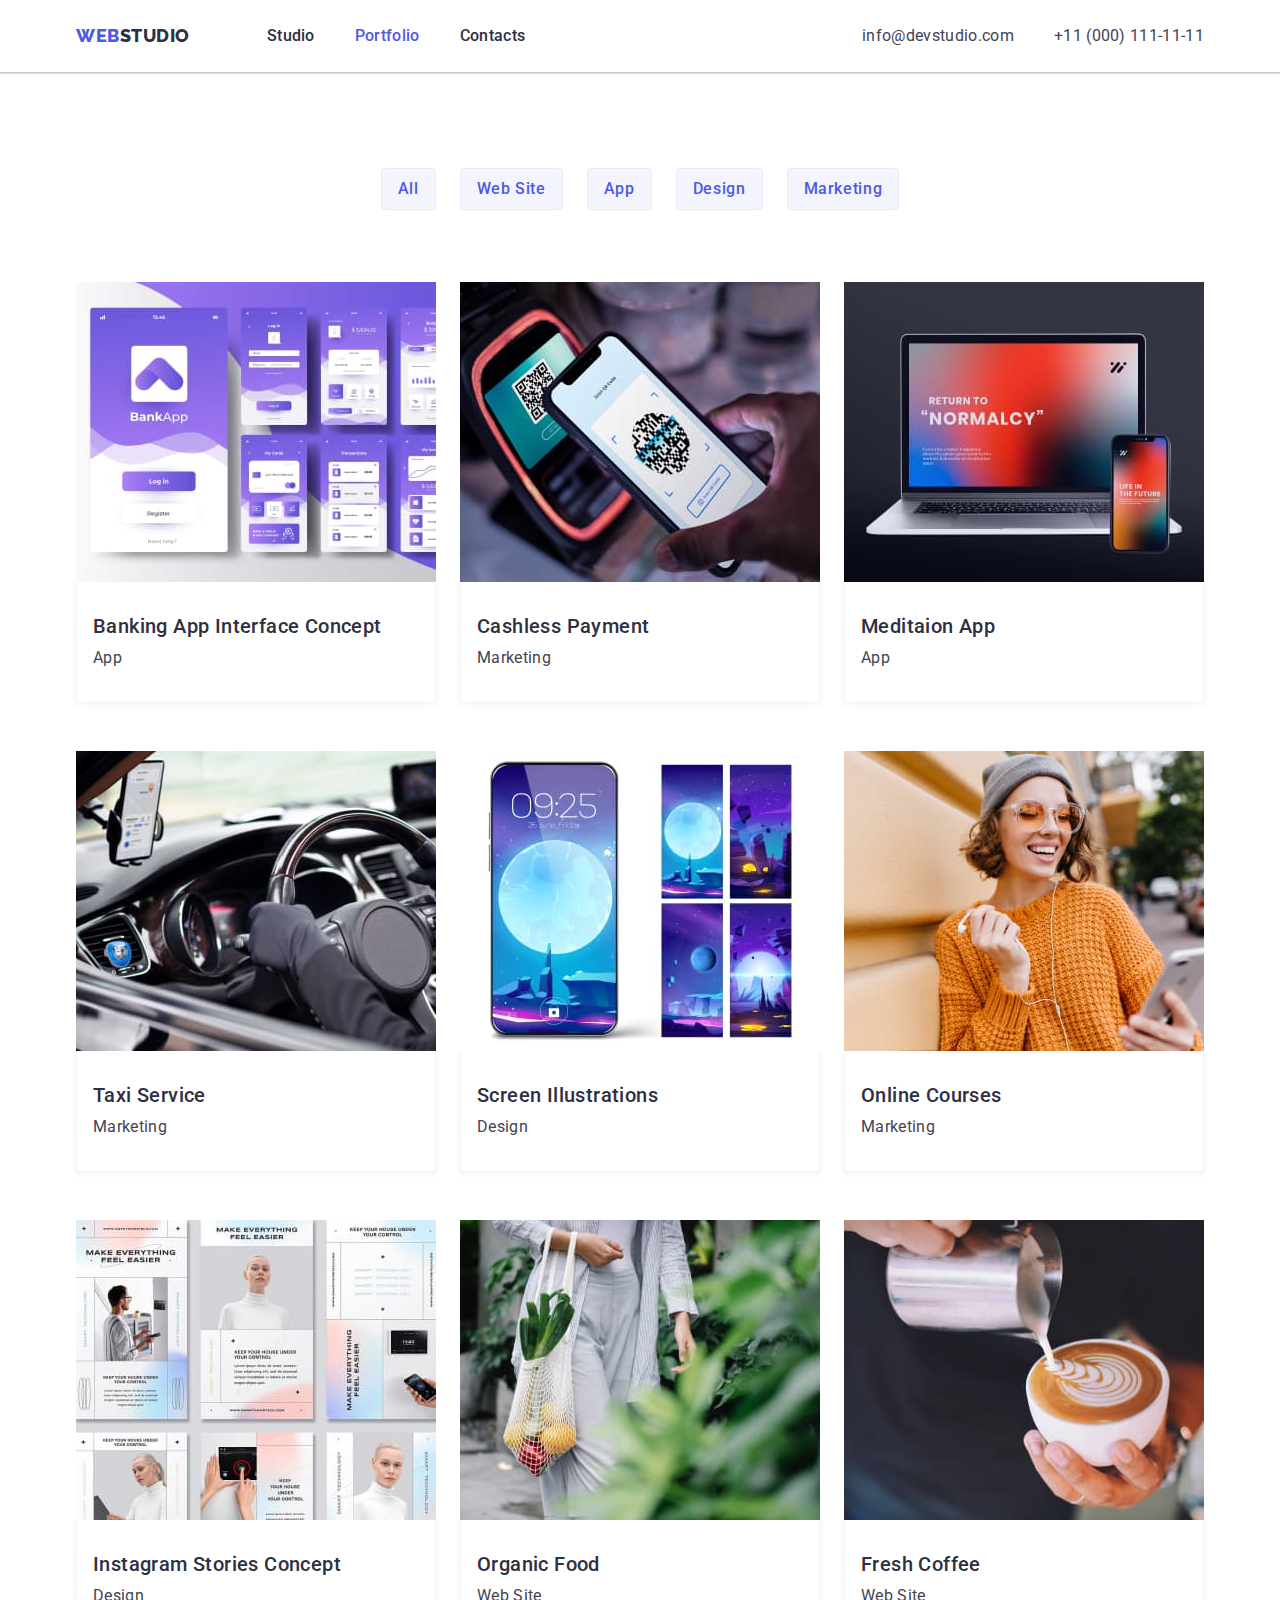
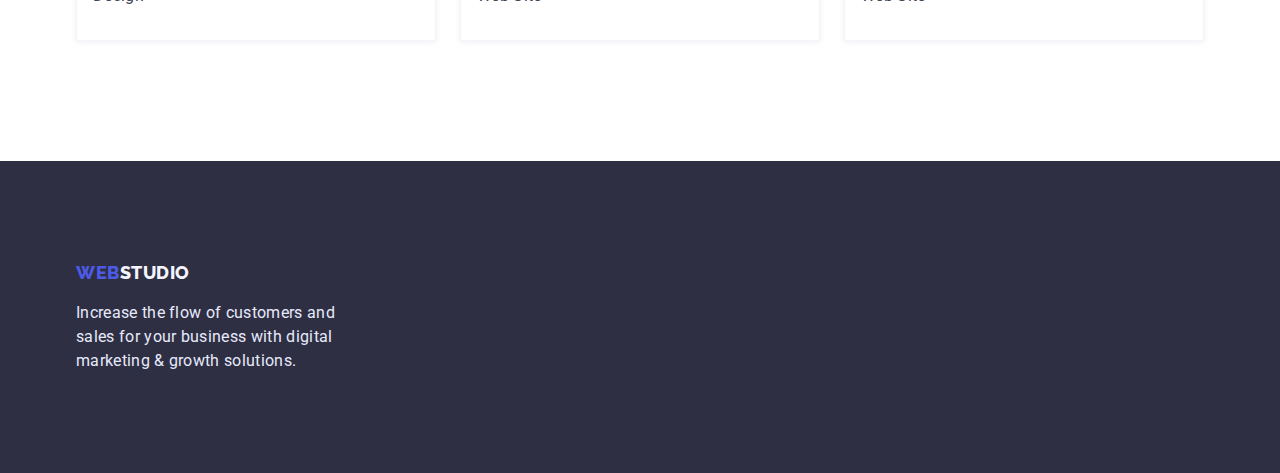
==== portfolio.html @ efe11a9e "backgraund hero-section" ====
<!DOCTYPE html>
<html lang="en">
  <head>
    <meta charset="UTF-8" />
    <meta http-equiv="X-UA-Compatible" content="IE=edge" />
    <meta name="viewport" content="width=device-width, initial-scale=1.0" />
    <title>Portfolio</title>
    <link rel="preconnect" href="https://fonts.googleapis.com">
<link rel="preconnect" href="https://fonts.gstatic.com" crossorigin>
<link href="https://fonts.googleapis.com/css2?family=Raleway:wght@800&family=Roboto:wght@400;500;700;900&display=swap" rel="stylesheet">
 <link rel="stylesheet" href="https://cdnjs.cloudflare.com/ajax/libs/modern-normalize/1.1.0/modern-normalize.min.css">  
<link rel="stylesheet" href="./css/styles.css">
  </head>
  <body>
    <header class="header">
        <div class="container">
      <nav class="site-nav">
        <a href="./index.html" class="logo-link link"><span class="logo-first">Web</span><span class="logo-second">Studio</span></a>
        <ul class="site-nav-list list">
          <li><a href="./index.html" class="nav-link link">Studio</a></li>
          <li><a href="./portfolio.html" class="nav-link link current">Portfolio</a></li>
          <li><a href="" class="nav-link link">Contacts</a></li>
        </ul>
      </nav>
      <ul class="contacts list">
         <li class="item"><a href="mailto:info@devstudio.com" class="contacts-link link">info@devstudio.com</a></li>
        <li class="item"><a href="tel:+380961111111" class="contacts-link link">+11 (000) 111-11-11</a></li>
      </ul>
      </div>
    </header>
    <main>
        <section class="filters-section">
            <div class="container">
            <h1 class="visually-hidden">Filters</h1>
            <ul class="filters-btn-list list">
                <li><button type="button" class="btn">All</button></li>
                <li><button type="button" class="btn">Web Site</button></li>
                <li><button type="button" class="btn">App</button></li>
                <li><button type="button" class="btn">Design</button></li>
                <li><button type="button" class="btn">Marketing</button></li>
            </ul>
            <ul class="projects list">
                <li class="flex-element">
                    <a href="" class="projects-link link">
                        <img src="./images/banking-app.jpg" alt="Banking App Interface Concept" width="360">
                        <div class="content-box">
                        <h2 class="list-name">Banking App Interface Concept</h2>
                        <p class="list-text">App</p>
                        </div>
                    </a>
                </li>
                <li class="flex-element">
                    <a href="" class="projects-link link">
                        <img src="./images/cashless-payment.jpg" alt="Cashless Payment" width="360">
                        <div class="content-box">
                        <h2 class="list-name">Cashless Payment</h2>
                        <p class="list-text">Marketing</p>
                        </div></a>
                </li>
                <li class="flex-element">
                    <a href="" class="projects-link link">
                        <img src="./images/meditaion-app.jpg" alt="Laptop and mobile phone" width="360">
                        <div class="content-box">
                        <h2 class="list-name">Meditaion App</h2>
                        <p class="list-text">App</p>
                        </div>
                    </a>
                </li>
                <li class="flex-element">
                    <a href="" class="projects-link link">
                        <img src="./images/taxi-service.jpg" alt="Driver uses mobile app" width="360">
                        <div class="content-box">
                        <h2 class="list-name">Taxi Service</h2>
                        <p class="list-text">Marketing</p>
                    </div>
                    </a>
                </li>
                <li class="flex-element">
                    <a href="" class="projects-link link">
                        <img src="./images/screen-illustrations.jpg" alt="Screen Illustrations" width="360">
                        <div class="content-box">
                        <h2 class="list-name">Screen Illustrations</h2>
                        <p class="list-text">Design</p>
                        </div>
                    </a>
                </li>
                <li class="flex-element">
                    <a href="" class="projects-link link">
                        <img src="./images/online-couses.jpg" alt="Girl in a yellow sweater communicates online" width="360">
                        <div class="content-box">
                        <h2 class="list-name">Online Courses</h2>
                        <p class="list-text">Marketing</p>
                        </div>
                    </a>
                </li>
                <li class="flex-element">
                    <a href="" class="projects-link link">
                        <img src="./images/instagram-concept.jpg" alt="Instagram Stories Concept" width="360">
                        <div class="content-box">
                        <h2 class="list-name">Instagram Stories Concept</h2>
                        <p class="list-text">Design</p>
                        </div>
                    </a>
                </li>
                <li class="flex-element">
                    <a href="" class="projects-link link">
                        <img src="./images/orgabnic-food.jpg" alt="Organic Food" width="360">
                        <div class="content-box">
                        <h2 class="list-name">Organic Food</h2>
                        <p class="list-text">Web Site</p>
                        </div>
                    </a>
                </li>
                <li class="flex-element">
                    <a href="" class="projects-link link">
                        <img src="./images/fresh-coffee.jpg" alt="Cup of coffee" width="360">
                        <div class="content-box">
                        <h2 class="list-name">Fresh Coffee</h2>
                        <p class="list-text">Web Site</p>
                        </div>
                    </a>
                </li>
            </ul>
            </div>
        </section>
    </main>
     <footer class="footer">
        <div class="container">
      <a href="./index.html" class="logo-link link"><span class="logo-first">Web</span><span class="logo-second">Studio</span></a>
      <p class="footer-text">
        Increase the flow of customers and sales for your business with digital
        marketing & growth solutions.
      </p>
      </div>
    </footer>
</body>
</html>
---- css/styles.css ----
:root {
    --brand-color: #4D5AE5;
    --mian-color: #2E2F42;
    --text-color: #434455;
    --main-background-color: #FFFFFF;
    --background-light-color: #F4F4FD;
    --accent-color: #E7E9FC;

}

*,
*::before,
*::after {
    box-sizing: border-box;
}

body {
    font-family: 'Roboto', sans-serif;
    color: var(--mian-color);
    background-color: var(--main-background-color);
}
img {
    display: block;
}
.visually-hidden {
    position: absolute;
    width: 1px;
    height: 1px;
    margin: -1px;
    border: 0;
    padding: 0;
    white-space: nowrap;
    clip-path: inset(100%);
    clip: rect(0 0 0 0);
    overflow: hidden;
}

.link {
    text-decoration: none;
}

.list {
    list-style: none;
    padding: 0;
    margin: 0;
}

h1,
h2,
h3,
h4,
h5,
h6,
p {
    padding: 0;
    margin: 0;
}
.container {
    width: 1158px;
    padding-left: 15px;
    padding-right: 15px;
    margin: 0 auto;
}

.header .container {
    display: flex;
    align-items: center;
}
.header {
    box-shadow: 0px 2px 1px rgba(46, 47, 66, 0.08), 0px 1px 1px rgba(46, 47, 66, 0.16), 0px 1px 6px rgba(46, 47, 66, 0.08);
}

.logo-link {
    padding-top: 24px;
    padding-bottom: 24px;
    margin-right: 77px;

    font-family: 'Raleway', sans-serif;
    font-weight: 800;
    font-size: 18px;
    line-height: 1.33;
    letter-spacing: 0.03em;
    text-transform: uppercase;
}

.logo-first {
    color: var(--brand-color);
}

.logo-second {
    color: var(--mian-color);
}
.site-nav {
    display: flex;
}
.site-nav-list {
    display: flex;
    gap: 40px;
    align-items: center;
}

.nav-link {
    font-weight: 500;
    font-size: 16px;
    line-height: 1.5;
    letter-spacing: 0.02em;
    color: var(--mian-color);

    padding-top: 24px;
    padding-bottom: 24px;
}

.nav-link:hover,
.nav-link:focus {
    color: var(--text-color);
}

.nav-link:active {
    color: var(--brand-color);
}
.current {
    color: var(--brand-color);
}
.contacts {
    display: flex;
    margin-left: auto;
}
.contacts-link {
    font-size: 16px;
    line-height: 1.5;
    letter-spacing: 0.02em;
    color: var(--text-color);

    padding-top: 24px;
    padding-bottom: 24px;
}

.contacts-link:hover,
.contacts-link:focus {
    color: var(--brand-color);
}

.contacts .item+.item {
    margin-left: 40px;
}

.hero-section {
    background-color: var(--mian-color);
    text-align: center;

    padding-top: 192px;
    padding-bottom: 192px;

    background-image: linear-gradient(rgba(46, 47, 66, 0.7), rgba(46, 47, 66, 0.7)), url(/images/people-office.png);
    background-repeat: no-repeat;
    
    background-position: center;
    max-width: 1440px;
    margin: 0 auto;
}

.hero-tittle {
    font-weight: 500;
    font-size: 56px;
    line-height: 1.07;
    text-align: center;
    letter-spacing: 0.02em;
    color: var(--main-background-color);

    width: 492px;
    margin-left: auto;
    margin-right: auto;
    margin-bottom: 48px;
}

.main-btn {
    padding: 16px 32px;

    font-family: inherit;
    font-weight: 500;
    font-size: 16px;
    line-height: 1.2;
    letter-spacing: 0.04em;
    color: var(--main-background-color);
    background: var(--brand-color);
    box-shadow: 0px 4px 4px rgba(0, 0, 0, 0.15);
    border-radius: 4px;
    cursor: pointer;
    border: none;
}

.main-btn:hover,
.main-btn:focus {
    box-shadow: 0px 1px 6px rgba(46, 47, 66, 0.08), 0px 1px 1px rgba(46, 47, 66, 0.16), 0px 2px 1px rgba(46, 47, 66, 0.08);
}

.main-btn:active {
    background: #404BBF;
    box-shadow: 0px 4px 4px rgba(0, 0, 0, 0.15);
}

.features-section {
    padding-bottom: 120px;    
    padding-top: 120px;
}
.features-list {
    display: flex;
    gap: 24px;
}

.features-list .item {
    min-width: 264px;
}
.features-list .list-name{
    margin-bottom: 8px;
}
.list-name {
    font-weight: 500;
    font-size: 20px;
    line-height: 1.2;
    letter-spacing: 0.02em;
    color: var(--mian-color);

    margin-bottom: 8px;
}

.list-text {
    font-size: 16px;
    line-height: 1.5;
    letter-spacing: 0.02em;
    color: var(--text-color);
}

.section-images {
    padding-bottom: 120px;
}

.images-list {
    display: flex;
    gap: 24px;
}

.section-tittle {
    font-weight: 500;
    font-size: 36px;
    line-height: 1.11;
    text-align: center;
    letter-spacing: 0.02em;
    text-transform: capitalize;
    color: var(--mian-color);
    margin-bottom: 72px;
}

.team-section {
    padding-top: 120px;
    padding-bottom: 120px;

    background-color: var(--background-light-color);
}

.team-list {
    display: flex;
    gap: 24px;

    text-align: center;
    justify-content: center;
}

.team-list .item{
flex-direction: column;

background-color: var(--main-background-color);
box-shadow: 0px 1px 6px rgba(46, 47, 66, 0.08), 0px 1px 1px rgba(46, 47, 66, 0.16), 0px 2px 1px rgba(46, 47, 66, 0.08);
border-radius: 0px 0px 4px 4px;
}

.footer {
    padding-top: 100px;
    padding-bottom: 100px;
    
    background-color: var(--mian-color);
    text-align: left;
}

.footer .logo-second {
    color: var(--background-light-color);
}

.footer-text {
    margin-top: 16px;
    width: 264px;
    
    line-height: 1.5;
    letter-spacing: 0.02em;
    color: var(--accent-color);
}

.btn {
    font-family: 'Roboto', sans-serif;
    font-weight: 500;
    color: var(--brand-color);
    text-align: center;
    cursor: pointer;
    font-size: 16px;
    line-height: 1.5;
    background: var(--background-light-color);
    border: 1px solid #E7E9FC;
    letter-spacing: 0.04em;
    border-radius: 4px;

    padding: 8px 16px;
}
.btn:hover,
.btn:focus {
    color: var(--main-background-color);
    background: var(--brand-color);
    box-shadow: 0px 3px 1px rgba(0, 0, 0, 0.1), 0px 2px 1px rgba(0, 0, 0, 0.08), 0px 2px 2px rgba(0, 0, 0, 0.12);
    border-radius: 4px;
    border: 1px solid var(--brand-color);
}
.filters-section{
    padding-top: 96px;
    padding-bottom: 120px;
}
.filters-btn-list{
    display: flex;
    gap: 24px;
    
    margin-bottom: 72px;
    justify-content: center;
}

.projects{
    display: flex;
    flex-wrap: wrap;
}

.projects >.flex-element{
    flex-direction: calc((100%-48px)/3);
    margin-right: 24px;
    margin-bottom: 48px;     
}

.content-box{
    background-color: var(--main-background-color);
    display: flex;
    flex-direction: column;
    justify-content: center;
    
    padding: 32px 16px;  
}
.projects .content-box{
    align-items: flex-start;
    
    border: 0.5px solid #F4F4FD;
    box-shadow: 0px 1px 6px rgba(46, 47, 66, 0.08);
    border-top: none;  
}
.team-section .content-box{
border-top: none;
box-shadow: 0px 1px 6px rgba(46, 47, 66, 0.08), 0px 1px 1px rgba(46, 47, 66, 0.16), 0px 2px 1px rgba(46, 47, 66, 0.08);
border-radius: 0px 0px 4px 4px;
}
.flex-element:nth-child(3n){
    margin-right: 0;
}
.flex-element:nth-last-child(-n + 3) {
    margin-bottom: 0%;
}
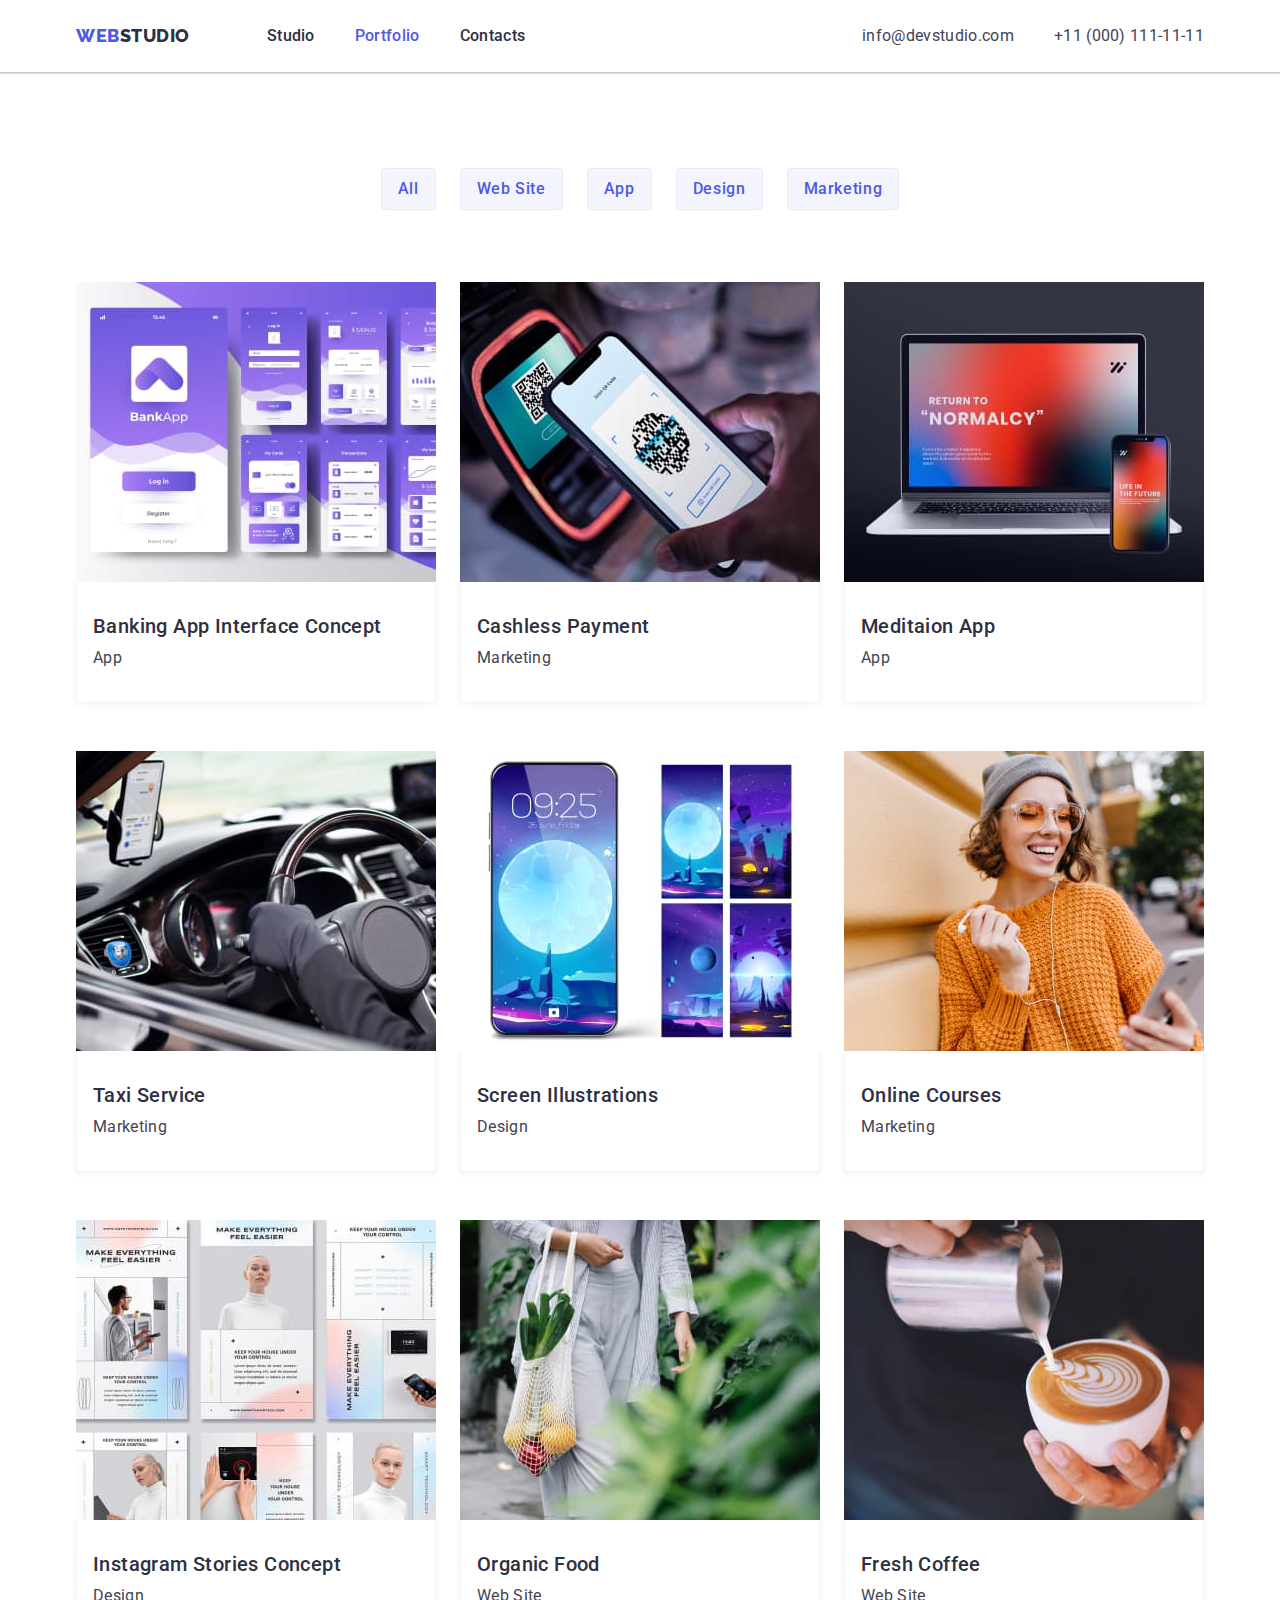
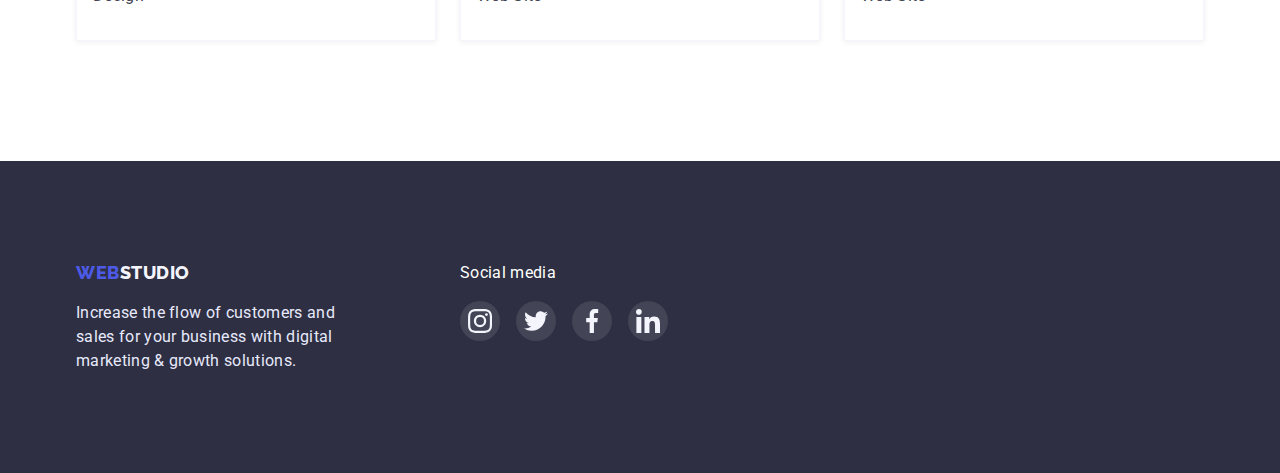
==== commit 4ed1e8d9: "add social links" ====
--- a/portfolio.html
+++ b/portfolio.html
@@ -81,7 +81,7 @@
                         <div class="content-box">
                         <h2 class="list-name">Screen Illustrations</h2>
                         <p class="list-text">Design</p>
-                        </div>
+                      </div>
                     </a>
                 </li>
                 <li class="flex-element">
@@ -125,13 +125,50 @@
         </section>
     </main>
      <footer class="footer">
-        <div class="container">
+      <div class="container footer-wrapper">
+          <div class="left-content">
       <a href="./index.html" class="logo-link link"><span class="logo-first">Web</span><span class="logo-second">Studio</span></a>
       <p class="footer-text">
         Increase the flow of customers and sales for your business with digital
         marketing & growth solutions.
       </p>
+    </div>
+      <div class="footer-soc-links">
+        <p class="social-name">Social media</p>
+        <ul class="footer-list list">
+          <li>
+            <a href="" class="footer-link link">
+              <svg width="24" height="24">
+                <use href="./images/symbol-defs.svg#icon-instagram"></use>
+              </svg>
+            </a>
+          </li>
+          <li>
+            <a href="" class="footer-link link">
+              <svg width="24" height="24">
+                <use href="./images/symbol-defs.svg#icon-twitter"></use>
+              </svg>
+            </a>
+          </li>
+          <li>
+            <a href="" class="footer-link link">
+              <svg width="24" height="24">
+                <use href="./images/symbol-defs.svg#icon-facebook" ></use>
+              </svg>
+            </a>
+          </li>
+          <li>
+            <a href="" class="footer-link link">
+              <svg width="24" height="24">
+                <use href="./images/symbol-defs.svg#icon-linkedin"></use>
+              </svg>
+            </a>
+          </li>
+        </ul>
+        </div>
+     
       </div>
+      
     </footer>
 </body>
 </html>--- a/css/styles.css
+++ b/css/styles.css
@@ -1,6 +1,7 @@
 :root {
     --brand-color: #4D5AE5;
     --mian-color: #2E2F42;
+    --light-slate: #8E8F99;
     --text-color: #434455;
     --main-background-color: #FFFFFF;
     --background-light-color: #F4F4FD;
@@ -151,7 +152,7 @@
     padding-top: 192px;
     padding-bottom: 192px;
 
-    background-image: linear-gradient(rgba(46, 47, 66, 0.7), rgba(46, 47, 66, 0.7)), url(/images/people-office.png);
+    background-image: linear-gradient(rgba(46, 47, 66, 0.7), rgba(46, 47, 66, 0.7)), url(/images/people-office.jpg);
     background-repeat: no-repeat;
     
     background-position: center;
@@ -207,6 +208,11 @@
     display: flex;
     gap: 24px;
 }
+.features-box{
+background-color: var(--background-light-color);
+padding: 24px 100px;
+margin-bottom: 8px;
+}
 
 .features-list .item {
     min-width: 264px;
@@ -229,6 +235,7 @@
     line-height: 1.5;
     letter-spacing: 0.02em;
     color: var(--text-color);
+
 }
 
 .section-images {
@@ -273,6 +280,57 @@
 box-shadow: 0px 1px 6px rgba(46, 47, 66, 0.08), 0px 1px 1px rgba(46, 47, 66, 0.16), 0px 2px 1px rgba(46, 47, 66, 0.08);
 border-radius: 0px 0px 4px 4px;
 }
+.social-links{
+    display: flex;
+    align-items: center;
+    justify-content: center;
+   
+    gap: 24px;
+    margin-top: 8px;
+    padding: 4px 0px;
+}
+.soc-link{
+    display: inline-block;
+    background-color: #4D5AE5;
+    width: 40px;
+    height: 40px;
+    padding: 12px;
+    border-radius: 50%;
+}
+.customers-section{
+    padding-top: 120px;
+    padding-bottom: 120px;
+}
+.customers-section .section-tittle{
+    font-weight: 700;
+    line-height: 1.17;
+    letter-spacing: 0.03em;
+}
+.customers-list{
+    display: flex;
+    gap: 24px;
+    text-align: center;
+}
+.box-icon{
+    display: flex;
+    justify-content: center;
+    align-items: center;
+    width: 168px;
+    height: 88px;
+}
+.icon-link{
+    fill: var(--light-slate);  
+    padding: 16px 32px;
+
+    border: 1px solid #8E8F99;
+    border-radius: 4px;
+}
+.icon-link:hover,
+.icon-link:focus{
+    fill: #404BBF;
+    border-color: #404BBF;
+    
+}
 
 .footer {
     padding-top: 100px;
@@ -281,6 +339,9 @@
     background-color: var(--mian-color);
     text-align: left;
 }
+.footer-wrapper{
+    display: flex;
+}
 
 .footer .logo-second {
     color: var(--background-light-color);
@@ -288,13 +349,43 @@
 
 .footer-text {
     margin-top: 16px;
+    margin-right: 0;
     width: 264px;
     
     line-height: 1.5;
     letter-spacing: 0.02em;
     color: var(--accent-color);
 }
-
+.footer-soc-links{
+    margin-left: 120px;
+}
+.social-name{
+    color: var(--main-background-color);
+    font-weight: 6500;
+    font-size: 16px;
+    line-height: 1.5;
+    letter-spacing: 0.02em;
+    margin-bottom: 16px;
+}
+.footer-list{
+    display: flex;
+    justify-content: center;
+    align-items: center;
+    gap: 16px;
+}
+.footer-link{
+    display: block;
+    text-align: center;
+    padding: 8px;
+    width: 40px;
+    height: 40px;
+    border-radius: 50%;
+    background-color: var(--text-color);
+}
+.footer-link:hover,
+.footer-link:focus{
+    background-color:#31D0AA;
+}
 .btn {
     font-family: 'Roboto', sans-serif;
     font-weight: 500;
@@ -340,6 +431,13 @@
     margin-right: 24px;
     margin-bottom: 48px;     
 }
+.projects-link{
+    display: block;
+}
+.projects-link:hover,
+.projects-link:focus{
+    box-shadow: 0px 1px 6px rgba(46, 47, 66, 0.08);
+}
 
 .content-box{
     background-color: var(--main-background-color);
